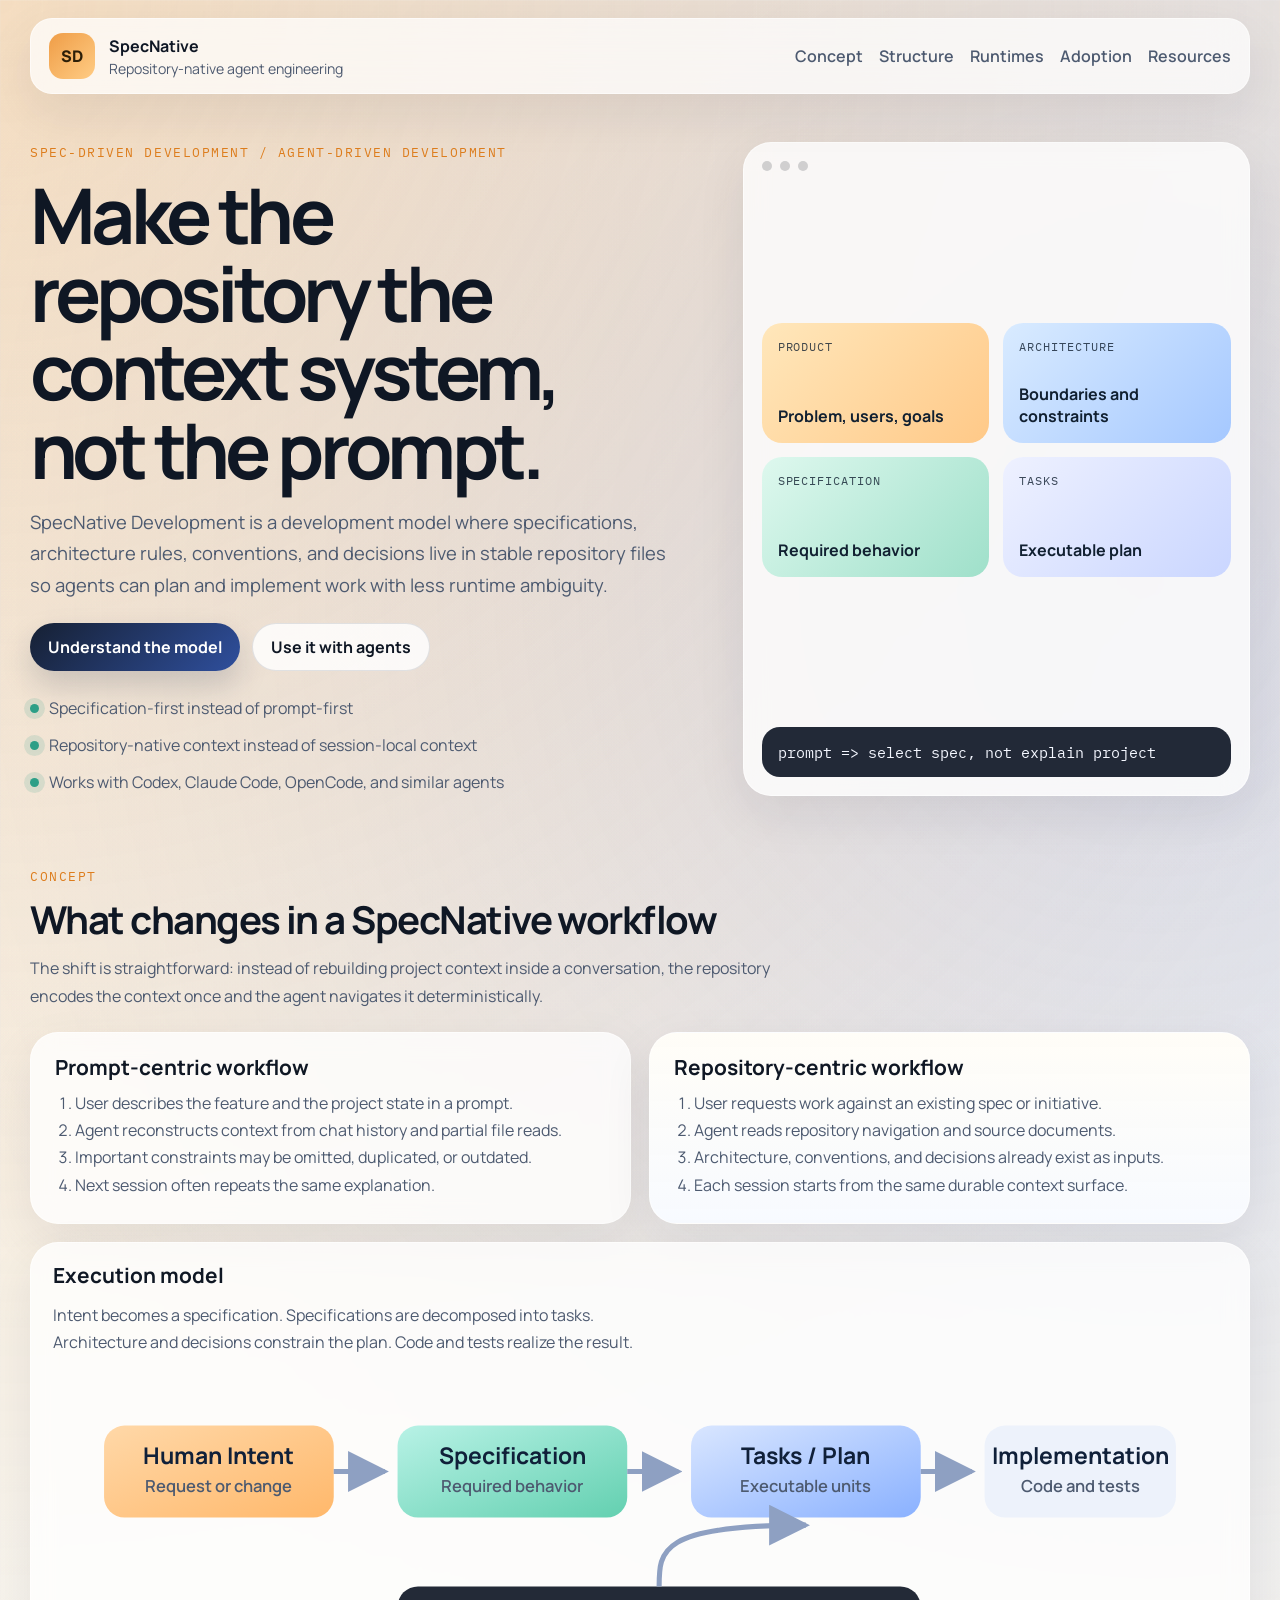
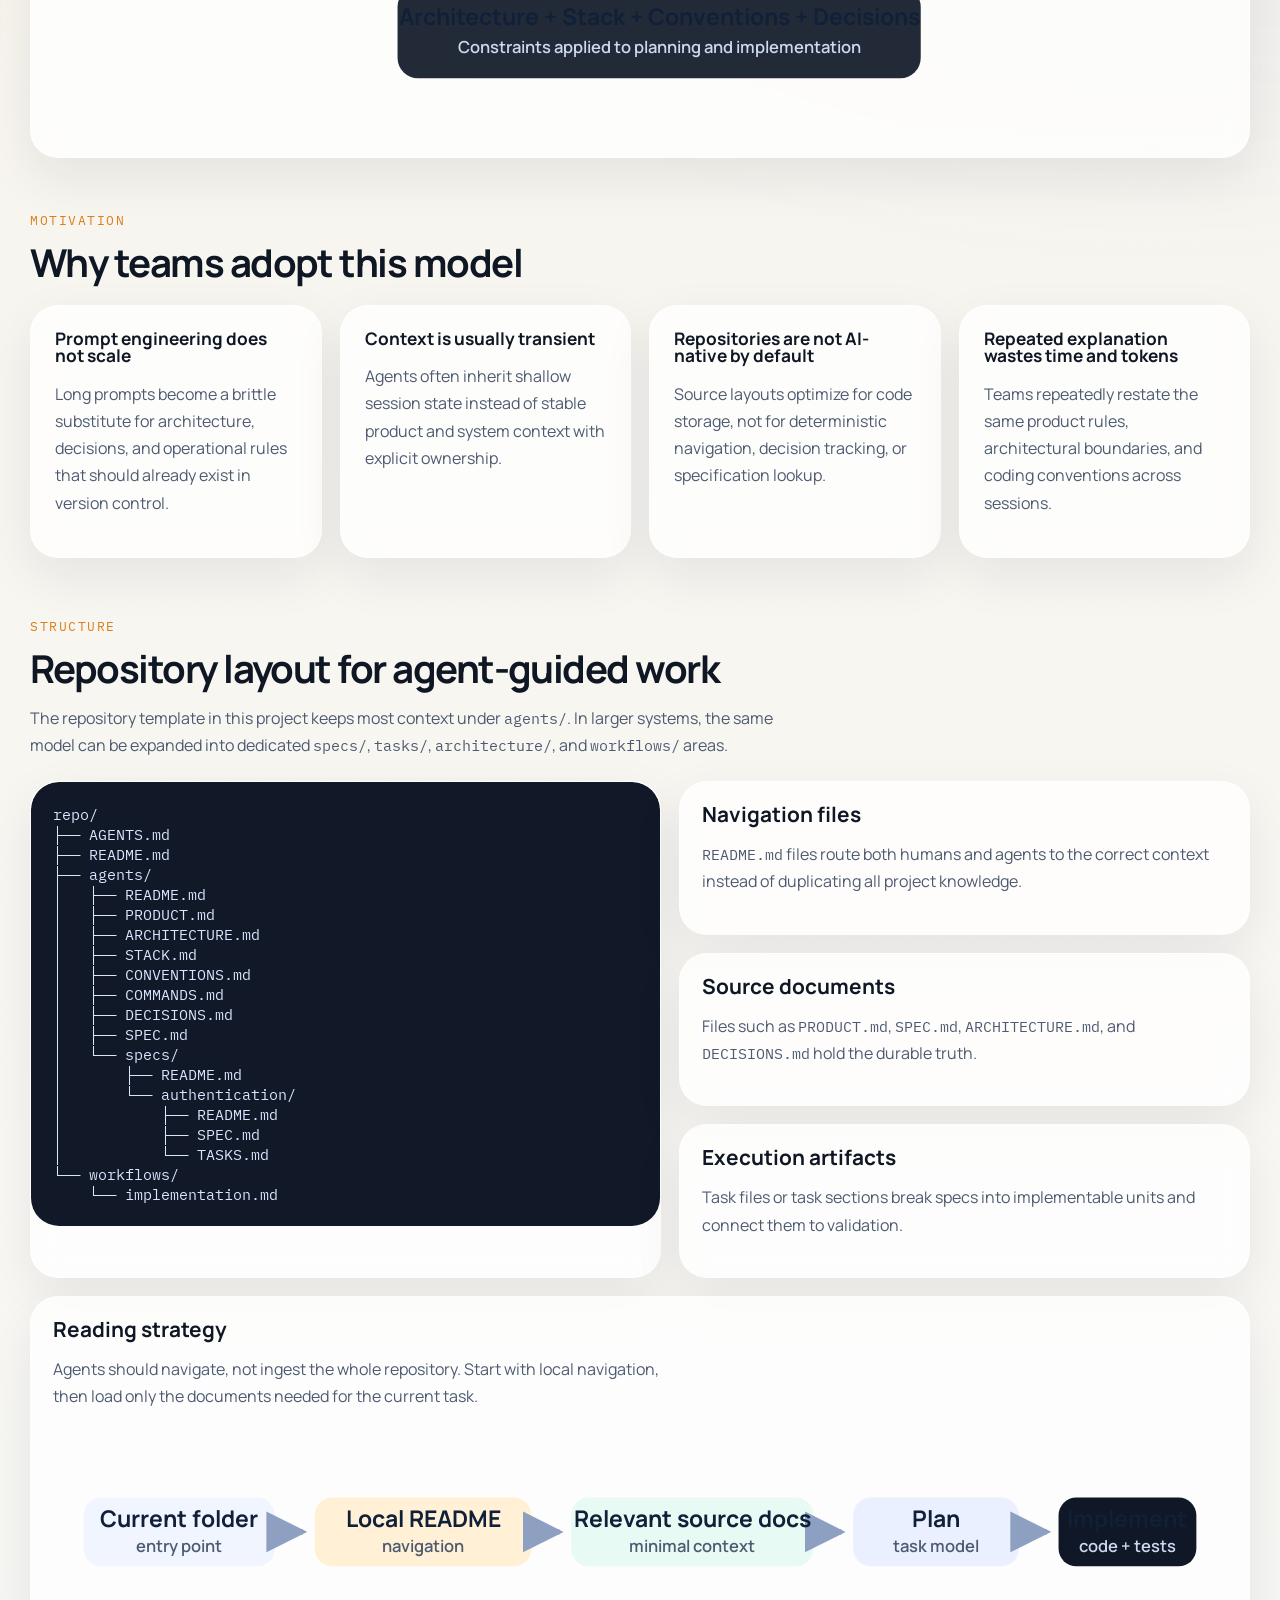
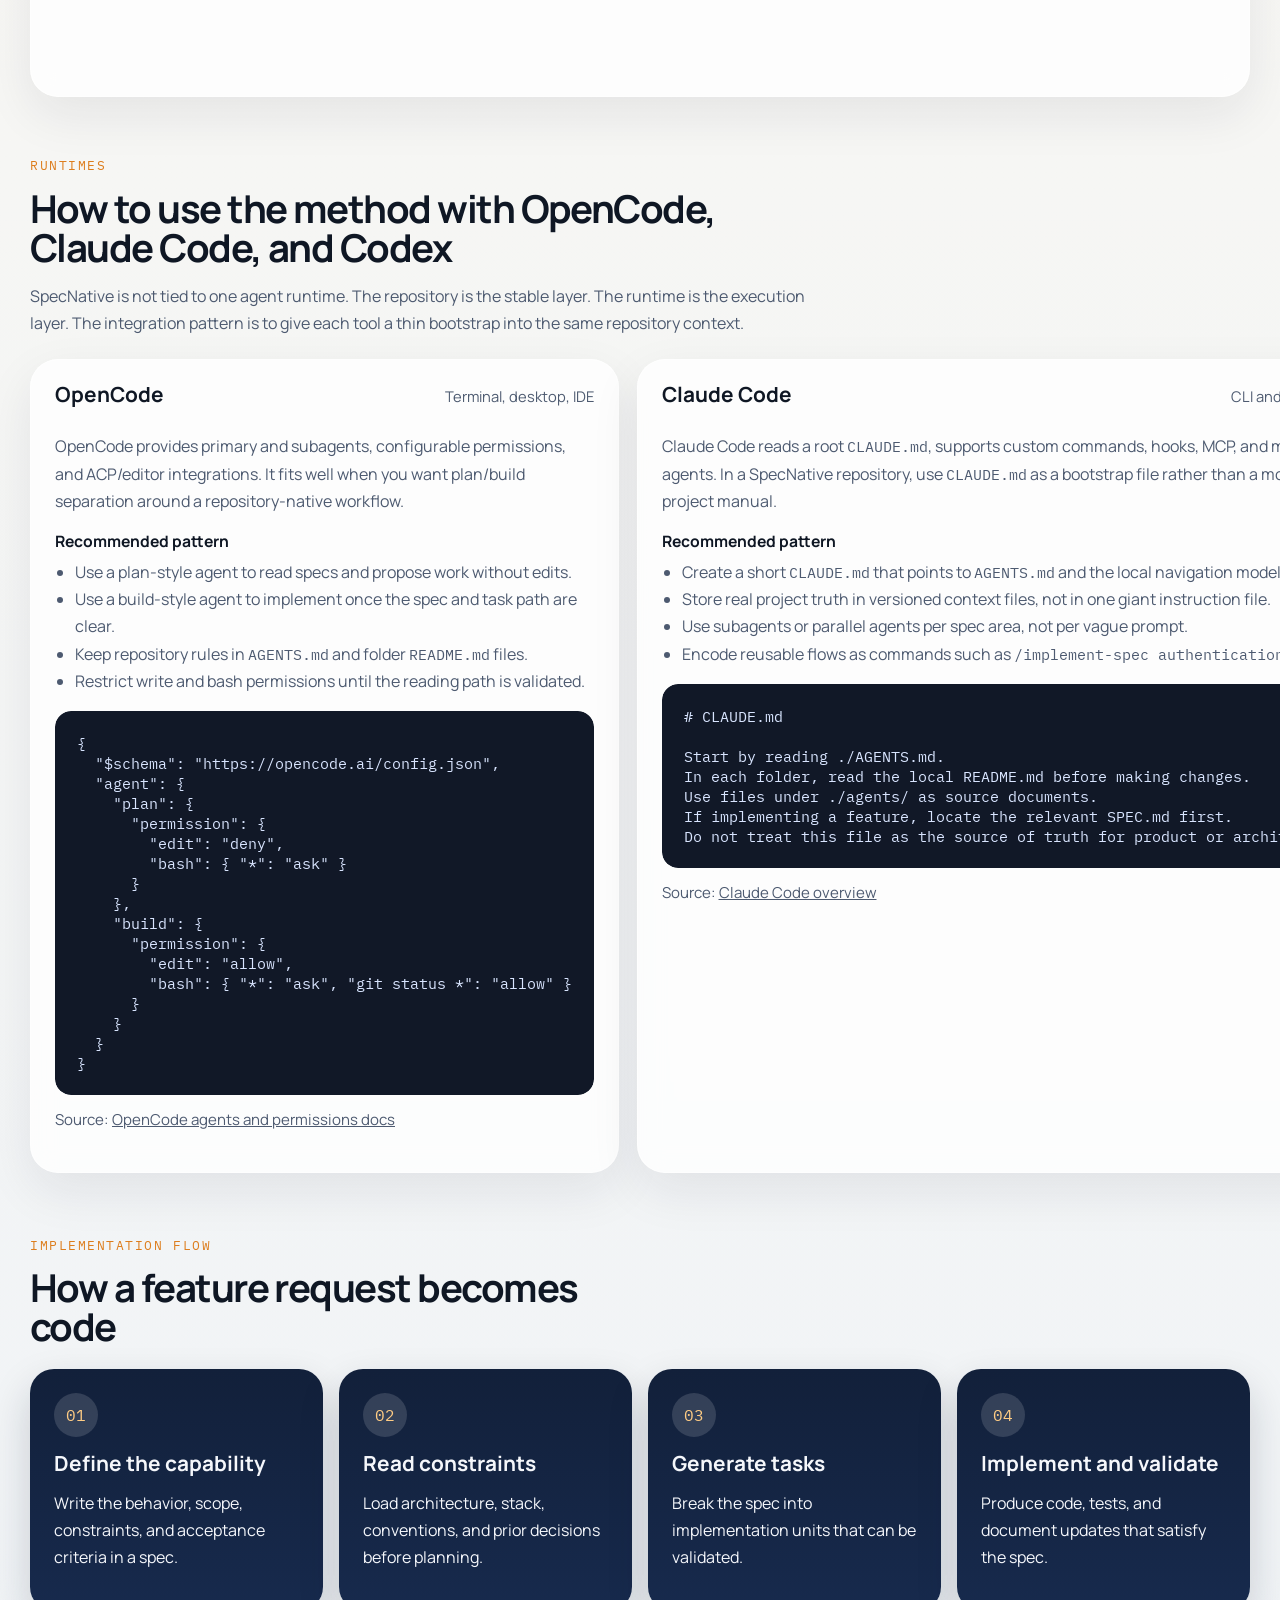
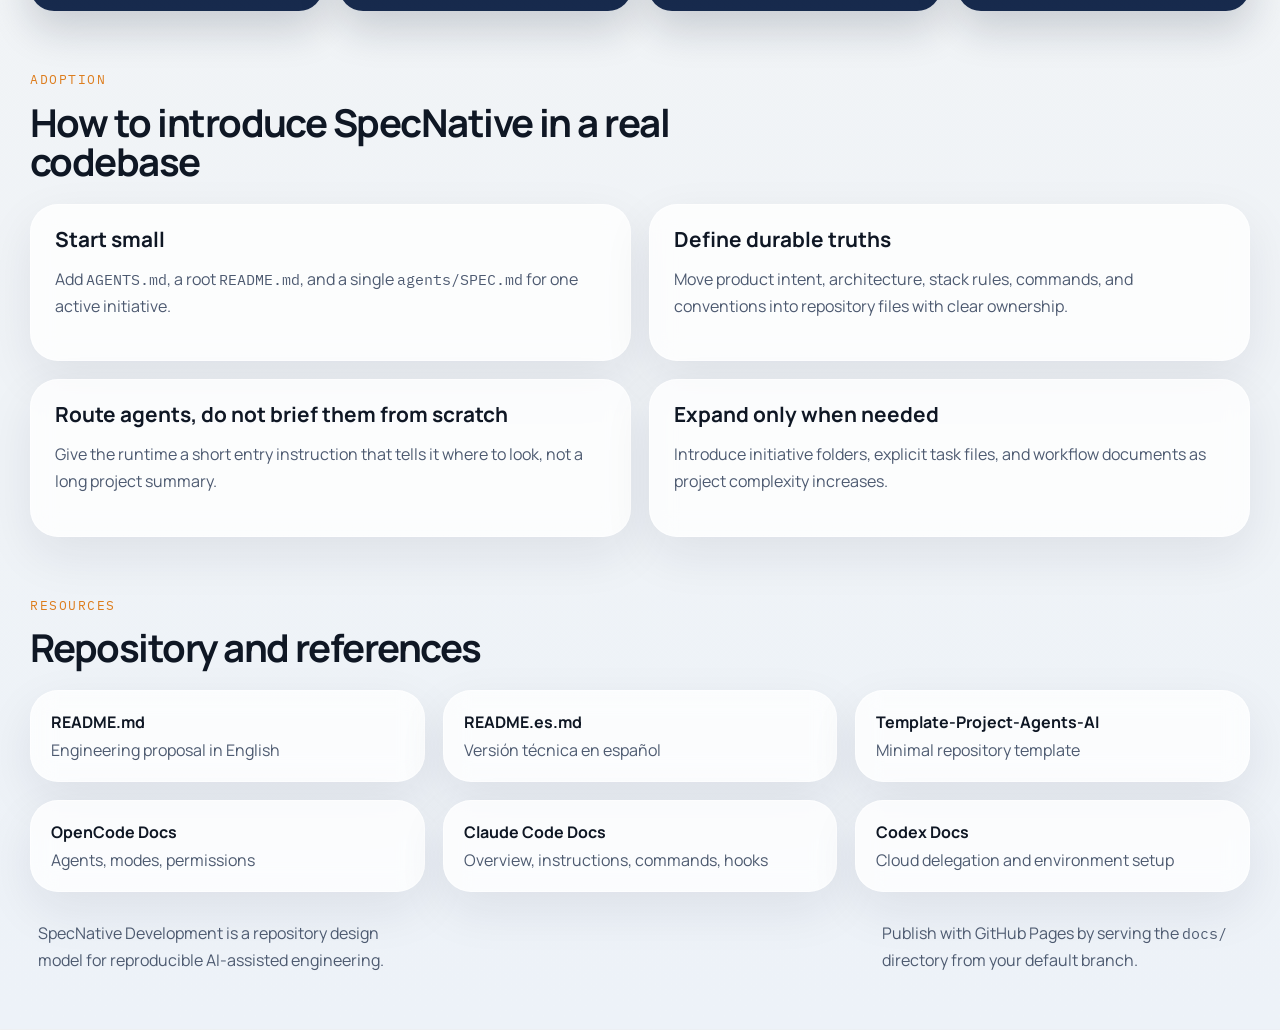
==== docs/index.html @ b6253d49 "docs" ====
<!DOCTYPE html>
<html lang="en">
  <head>
    <meta charset="utf-8" />
    <meta name="viewport" content="width=device-width, initial-scale=1" />
    <title>SpecNative Development</title>
    <meta
      name="description"
      content="SpecNative Development is a repository-structured, specification-first approach for AI-assisted software delivery."
    />
    <link rel="preconnect" href="https://fonts.googleapis.com" />
    <link rel="preconnect" href="https://fonts.gstatic.com" crossorigin />
    <link
      href="https://fonts.googleapis.com/css2?family=Manrope:wght@400;500;600;700;800&family=IBM+Plex+Mono:wght@400;500&display=swap"
      rel="stylesheet"
    />
    <link rel="stylesheet" href="./styles.css" />
  </head>
  <body>
    <div class="site-shell">
      <header class="topbar">
        <a class="brand" href="#top">
          <span class="brand-mark">SD</span>
          <span class="brand-copy">
            <strong>SpecNative</strong>
            <span>Repository-native agent engineering</span>
          </span>
        </a>
        <nav class="topnav" aria-label="Primary">
          <a href="#concept">Concept</a>
          <a href="#structure">Structure</a>
          <a href="#runtimes">Runtimes</a>
          <a href="#adoption">Adoption</a>
          <a href="#resources">Resources</a>
        </nav>
      </header>

      <main id="top">
        <section class="hero">
          <div class="hero-copy">
            <p class="eyebrow">Spec-Driven Development / Agent-Driven Development</p>
            <h1>Make the repository the context system, not the prompt.</h1>
            <p class="lead">
              SpecNative Development is a development model where specifications,
              architecture rules, conventions, and decisions live in stable repository
              files so agents can plan and implement work with less runtime ambiguity.
            </p>
            <div class="hero-actions">
              <a class="button button-primary" href="#concept">Understand the model</a>
              <a class="button button-secondary" href="#runtimes">Use it with agents</a>
            </div>
            <ul class="hero-points" aria-label="Summary">
              <li>Specification-first instead of prompt-first</li>
              <li>Repository-native context instead of session-local context</li>
              <li>Works with Codex, Claude Code, OpenCode, and similar agents</li>
            </ul>
          </div>
          <div class="hero-panel">
            <div class="panel-card">
              <div class="panel-header">
                <span class="panel-dot"></span>
                <span class="panel-dot"></span>
                <span class="panel-dot"></span>
              </div>
              <div class="panel-grid">
                <div class="panel-block accent-a">
                  <span class="label">Product</span>
                  <strong>Problem, users, goals</strong>
                </div>
                <div class="panel-block accent-b">
                  <span class="label">Architecture</span>
                  <strong>Boundaries and constraints</strong>
                </div>
                <div class="panel-block accent-c">
                  <span class="label">Specification</span>
                  <strong>Required behavior</strong>
                </div>
                <div class="panel-block accent-d">
                  <span class="label">Tasks</span>
                  <strong>Executable plan</strong>
                </div>
              </div>
              <div class="panel-footer">
                <code>prompt =&gt; select spec, not explain project</code>
              </div>
            </div>
          </div>
        </section>

        <section class="section" id="concept">
          <div class="section-heading">
            <p class="eyebrow">Concept</p>
            <h2>What changes in a SpecNative workflow</h2>
            <p>
              The shift is straightforward: instead of rebuilding project context inside a
              conversation, the repository encodes the context once and the agent navigates
              it deterministically.
            </p>
          </div>

          <div class="comparison-grid">
            <article class="card">
              <h3>Prompt-centric workflow</h3>
              <ol>
                <li>User describes the feature and the project state in a prompt.</li>
                <li>Agent reconstructs context from chat history and partial file reads.</li>
                <li>Important constraints may be omitted, duplicated, or outdated.</li>
                <li>Next session often repeats the same explanation.</li>
              </ol>
            </article>
            <article class="card highlighted">
              <h3>Repository-centric workflow</h3>
              <ol>
                <li>User requests work against an existing spec or initiative.</li>
                <li>Agent reads repository navigation and source documents.</li>
                <li>Architecture, conventions, and decisions already exist as inputs.</li>
                <li>Each session starts from the same durable context surface.</li>
              </ol>
            </article>
          </div>

          <div class="diagram-card">
            <div class="diagram-copy">
              <h3>Execution model</h3>
              <p>
                Intent becomes a specification. Specifications are decomposed into tasks.
                Architecture and decisions constrain the plan. Code and tests realize the
                result.
              </p>
            </div>
            <svg viewBox="0 0 920 280" role="img" aria-label="SpecNative execution model">
              <defs>
                <linearGradient id="flowA" x1="0%" y1="0%" x2="100%" y2="100%">
                  <stop offset="0%" stop-color="#ffd8a8" />
                  <stop offset="100%" stop-color="#ffb86b" />
                </linearGradient>
                <linearGradient id="flowB" x1="0%" y1="0%" x2="100%" y2="100%">
                  <stop offset="0%" stop-color="#b8f2e6" />
                  <stop offset="100%" stop-color="#63d0b0" />
                </linearGradient>
                <linearGradient id="flowC" x1="0%" y1="0%" x2="100%" y2="100%">
                  <stop offset="0%" stop-color="#d9e6ff" />
                  <stop offset="100%" stop-color="#8ab1ff" />
                </linearGradient>
                <marker
                  id="arrow"
                  viewBox="0 0 10 10"
                  refX="9"
                  refY="5"
                  markerWidth="8"
                  markerHeight="8"
                  orient="auto-start-reverse"
                >
                  <path d="M 0 0 L 10 5 L 0 10 z" fill="#8ea0c2"></path>
                </marker>
              </defs>
              <rect x="40" y="42" width="180" height="72" rx="16" fill="url(#flowA)" />
              <rect x="270" y="42" width="180" height="72" rx="16" fill="url(#flowB)" />
              <rect x="500" y="42" width="180" height="72" rx="16" fill="url(#flowC)" />
              <rect x="730" y="42" width="150" height="72" rx="16" fill="#edf2fb" />
              <rect x="270" y="168" width="410" height="72" rx="16" fill="#111827" opacity="0.92" />
              <path d="M220 78 H260" stroke="#8ea0c2" stroke-width="4" marker-end="url(#arrow)" />
              <path d="M450 78 H490" stroke="#8ea0c2" stroke-width="4" marker-end="url(#arrow)" />
              <path d="M680 78 H720" stroke="#8ea0c2" stroke-width="4" marker-end="url(#arrow)" />
              <path
                d="M475 168 C475 140, 475 120, 590 120"
                stroke="#8ea0c2"
                stroke-width="4"
                fill="none"
                marker-end="url(#arrow)"
              />
              <text x="130" y="72" text-anchor="middle">Human Intent</text>
              <text x="130" y="94" text-anchor="middle" class="svg-small">Request or change</text>
              <text x="360" y="72" text-anchor="middle">Specification</text>
              <text x="360" y="94" text-anchor="middle" class="svg-small">Required behavior</text>
              <text x="590" y="72" text-anchor="middle">Tasks / Plan</text>
              <text x="590" y="94" text-anchor="middle" class="svg-small">Executable units</text>
              <text x="805" y="72" text-anchor="middle">Implementation</text>
              <text x="805" y="94" text-anchor="middle" class="svg-small">Code and tests</text>
              <text x="475" y="198" text-anchor="middle" fill="#f6f8fc">Architecture + Stack + Conventions + Decisions</text>
              <text x="475" y="220" text-anchor="middle" class="svg-small light">Constraints applied to planning and implementation</text>
            </svg>
          </div>
        </section>

        <section class="section muted-section">
          <div class="section-heading narrow">
            <p class="eyebrow">Motivation</p>
            <h2>Why teams adopt this model</h2>
          </div>
          <div class="motivation-grid">
            <article class="mini-card">
              <h3>Prompt engineering does not scale</h3>
              <p>
                Long prompts become a brittle substitute for architecture, decisions, and
                operational rules that should already exist in version control.
              </p>
            </article>
            <article class="mini-card">
              <h3>Context is usually transient</h3>
              <p>
                Agents often inherit shallow session state instead of stable product and
                system context with explicit ownership.
              </p>
            </article>
            <article class="mini-card">
              <h3>Repositories are not AI-native by default</h3>
              <p>
                Source layouts optimize for code storage, not for deterministic navigation,
                decision tracking, or specification lookup.
              </p>
            </article>
            <article class="mini-card">
              <h3>Repeated explanation wastes time and tokens</h3>
              <p>
                Teams repeatedly restate the same product rules, architectural boundaries,
                and coding conventions across sessions.
              </p>
            </article>
          </div>
        </section>

        <section class="section" id="structure">
          <div class="section-heading">
            <p class="eyebrow">Structure</p>
            <h2>Repository layout for agent-guided work</h2>
            <p>
              The repository template in this project keeps most context under
              <code>agents/</code>. In larger systems, the same model can be expanded into
              dedicated <code>specs/</code>, <code>tasks/</code>, <code>architecture/</code>,
              and <code>workflows/</code> areas.
            </p>
          </div>

          <div class="structure-layout">
            <div class="code-card">
              <pre><code>repo/
├── AGENTS.md
├── README.md
├── agents/
│   ├── README.md
│   ├── PRODUCT.md
│   ├── ARCHITECTURE.md
│   ├── STACK.md
│   ├── CONVENTIONS.md
│   ├── COMMANDS.md
│   ├── DECISIONS.md
│   ├── SPEC.md
│   └── specs/
│       ├── README.md
│       └── authentication/
│           ├── README.md
│           ├── SPEC.md
│           └── TASKS.md
└── workflows/
    └── implementation.md</code></pre>
            </div>
            <div class="stack-list">
              <article class="stack-item">
                <h3>Navigation files</h3>
                <p>
                  <code>README.md</code> files route both humans and agents to the correct
                  context instead of duplicating all project knowledge.
                </p>
              </article>
              <article class="stack-item">
                <h3>Source documents</h3>
                <p>
                  Files such as <code>PRODUCT.md</code>, <code>SPEC.md</code>,
                  <code>ARCHITECTURE.md</code>, and <code>DECISIONS.md</code> hold the
                  durable truth.
                </p>
              </article>
              <article class="stack-item">
                <h3>Execution artifacts</h3>
                <p>
                  Task files or task sections break specs into implementable units and
                  connect them to validation.
                </p>
              </article>
            </div>
          </div>

          <div class="diagram-card">
            <div class="diagram-copy">
              <h3>Reading strategy</h3>
              <p>
                Agents should navigate, not ingest the whole repository. Start with local
                navigation, then load only the documents needed for the current task.
              </p>
            </div>
            <svg viewBox="0 0 920 190" role="img" aria-label="Repository reading strategy">
              <defs>
                <marker
                  id="arrow2"
                  viewBox="0 0 10 10"
                  refX="9"
                  refY="5"
                  markerWidth="8"
                  markerHeight="8"
                  orient="auto-start-reverse"
                >
                  <path d="M 0 0 L 10 5 L 0 10 z" fill="#8ea0c2"></path>
                </marker>
              </defs>
              <rect x="24" y="56" width="150" height="54" rx="14" fill="#f1f5ff" />
              <rect x="205" y="56" width="170" height="54" rx="14" fill="#fff0d6" />
              <rect x="406" y="56" width="190" height="54" rx="14" fill="#e7faf4" />
              <rect x="627" y="56" width="130" height="54" rx="14" fill="#eaf0ff" />
              <rect x="788" y="56" width="108" height="54" rx="14" fill="#101726" />
              <path d="M174 83 H196" stroke="#8ea0c2" stroke-width="4" marker-end="url(#arrow2)" />
              <path d="M375 83 H397" stroke="#8ea0c2" stroke-width="4" marker-end="url(#arrow2)" />
              <path d="M596 83 H618" stroke="#8ea0c2" stroke-width="4" marker-end="url(#arrow2)" />
              <path d="M757 83 H779" stroke="#8ea0c2" stroke-width="4" marker-end="url(#arrow2)" />
              <text x="99" y="79" text-anchor="middle">Current folder</text>
              <text x="99" y="99" text-anchor="middle" class="svg-small">entry point</text>
              <text x="290" y="79" text-anchor="middle">Local README</text>
              <text x="290" y="99" text-anchor="middle" class="svg-small">navigation</text>
              <text x="501" y="79" text-anchor="middle">Relevant source docs</text>
              <text x="501" y="99" text-anchor="middle" class="svg-small">minimal context</text>
              <text x="692" y="79" text-anchor="middle">Plan</text>
              <text x="692" y="99" text-anchor="middle" class="svg-small">task model</text>
              <text x="842" y="79" text-anchor="middle" fill="#f6f8fc">Implement</text>
              <text x="842" y="99" text-anchor="middle" class="svg-small light">code + tests</text>
            </svg>
          </div>
        </section>

        <section class="section" id="runtimes">
          <div class="section-heading">
            <p class="eyebrow">Runtimes</p>
            <h2>How to use the method with OpenCode, Claude Code, and Codex</h2>
            <p>
              SpecNative is not tied to one agent runtime. The repository is the stable
              layer. The runtime is the execution layer. The integration pattern is to give
              each tool a thin bootstrap into the same repository context.
            </p>
          </div>

          <div class="runtime-grid">
            <article class="runtime-card">
              <div class="runtime-head">
                <h3>OpenCode</h3>
                <span>Terminal, desktop, IDE</span>
              </div>
              <p>
                OpenCode provides primary and subagents, configurable permissions, and
                ACP/editor integrations. It fits well when you want plan/build separation
                around a repository-native workflow.
              </p>
              <h4>Recommended pattern</h4>
              <ul>
                <li>Use a plan-style agent to read specs and propose work without edits.</li>
                <li>Use a build-style agent to implement once the spec and task path are clear.</li>
                <li>Keep repository rules in <code>AGENTS.md</code> and folder <code>README.md</code> files.</li>
                <li>Restrict write and bash permissions until the reading path is validated.</li>
              </ul>
              <div class="snippet">
                <pre><code>{
  "$schema": "https://opencode.ai/config.json",
  "agent": {
    "plan": {
      "permission": {
        "edit": "deny",
        "bash": { "*": "ask" }
      }
    },
    "build": {
      "permission": {
        "edit": "allow",
        "bash": { "*": "ask", "git status *": "allow" }
      }
    }
  }
}</code></pre>
              </div>
              <p class="source">
                Source: <a href="https://opencode.ai/docs/agents/">OpenCode agents and permissions docs</a>
              </p>
            </article>

            <article class="runtime-card">
              <div class="runtime-head">
                <h3>Claude Code</h3>
                <span>CLI and agent teams</span>
              </div>
              <p>
                Claude Code reads a root <code>CLAUDE.md</code>, supports custom commands,
                hooks, MCP, and multiple agents. In a SpecNative repository, use
                <code>CLAUDE.md</code> as a bootstrap file rather than a monolithic project manual.
              </p>
              <h4>Recommended pattern</h4>
              <ul>
                <li>Create a short <code>CLAUDE.md</code> that points to <code>AGENTS.md</code> and the local navigation model.</li>
                <li>Store real project truth in versioned context files, not in one giant instruction file.</li>
                <li>Use subagents or parallel agents per spec area, not per vague prompt.</li>
                <li>Encode reusable flows as commands such as <code>/implement-spec authentication</code>.</li>
              </ul>
              <div class="snippet">
                <pre><code># CLAUDE.md

Start by reading ./AGENTS.md.
In each folder, read the local README.md before making changes.
Use files under ./agents/ as source documents.
If implementing a feature, locate the relevant SPEC.md first.
Do not treat this file as the source of truth for product or architecture.</code></pre>
              </div>
              <p class="source">
                Source: <a href="https://code.claude.com/docs/en/overview">Claude Code overview</a>
              </p>
            </article>

            <article class="runtime-card">
              <div class="runtime-head">
                <h3>Codex</h3>
                <span>Local, IDE, GitHub, cloud</span>
              </div>
              <p>
                Codex can work locally or in cloud environments and is effective when the
                repository already exposes constraints and setup clearly. SpecNative gives
                Codex a stable context surface across terminal, IDE, and delegated tasks.
              </p>
              <h4>Recommended pattern</h4>
              <ul>
                <li>Put repository rules in <code>AGENTS.md</code> and spec files, not only in task prompts.</li>
                <li>For cloud tasks, ensure setup, commands, and validation live in repository files.</li>
                <li>Delegate work by naming the spec or initiative folder, not by rewriting the entire project context.</li>
                <li>Use Codex for implementation, refactoring, and review against explicit repository artifacts.</li>
              </ul>
              <div class="snippet">
                <pre><code>Implement the authentication initiative.

Read AGENTS.md first.
Then read agents/README.md, agents/ARCHITECTURE.md,
agents/CONVENTIONS.md, and agents/specs/authentication/SPEC.md.
Plan the work, implement it, run the documented validation commands,
and update DECISIONS.md if a persistent trade-off changes.</code></pre>
              </div>
              <p class="source">
                Sources:
                <a href="https://developers.openai.com/codex/cloud">Codex cloud docs</a>,
                <a href="https://openai.com/codex">Codex product overview</a>
              </p>
            </article>
          </div>
        </section>

        <section class="section dark-band">
          <div class="section-heading narrow">
            <p class="eyebrow">Implementation Flow</p>
            <h2>How a feature request becomes code</h2>
          </div>
          <div class="flow-steps">
            <article>
              <span>01</span>
              <h3>Define the capability</h3>
              <p>Write the behavior, scope, constraints, and acceptance criteria in a spec.</p>
            </article>
            <article>
              <span>02</span>
              <h3>Read constraints</h3>
              <p>Load architecture, stack, conventions, and prior decisions before planning.</p>
            </article>
            <article>
              <span>03</span>
              <h3>Generate tasks</h3>
              <p>Break the spec into implementation units that can be validated.</p>
            </article>
            <article>
              <span>04</span>
              <h3>Implement and validate</h3>
              <p>Produce code, tests, and document updates that satisfy the spec.</p>
            </article>
          </div>
        </section>

        <section class="section" id="adoption">
          <div class="section-heading">
            <p class="eyebrow">Adoption</p>
            <h2>How to introduce SpecNative in a real codebase</h2>
          </div>
          <div class="adoption-grid">
            <article class="card">
              <h3>Start small</h3>
              <p>
                Add <code>AGENTS.md</code>, a root <code>README.md</code>, and a single
                <code>agents/SPEC.md</code> for one active initiative.
              </p>
            </article>
            <article class="card">
              <h3>Define durable truths</h3>
              <p>
                Move product intent, architecture, stack rules, commands, and conventions
                into repository files with clear ownership.
              </p>
            </article>
            <article class="card">
              <h3>Route agents, do not brief them from scratch</h3>
              <p>
                Give the runtime a short entry instruction that tells it where to look, not
                a long project summary.
              </p>
            </article>
            <article class="card">
              <h3>Expand only when needed</h3>
              <p>
                Introduce initiative folders, explicit task files, and workflow documents as
                project complexity increases.
              </p>
            </article>
          </div>
        </section>

        <section class="section" id="resources">
          <div class="section-heading">
            <p class="eyebrow">Resources</p>
            <h2>Repository and references</h2>
          </div>
          <div class="resources-grid">
            <a class="resource-link" href="https://github.com/rafex/SpecNative-Development/blob/main/README.md">
              <strong>README.md</strong>
              <span>Engineering proposal in English</span>
            </a>
            <a class="resource-link" href="https://github.com/rafex/SpecNative-Development/blob/main/README.es.md">
              <strong>README.es.md</strong>
              <span>Versión técnica en español</span>
            </a>
            <a class="resource-link" href="https://github.com/rafex/SpecNative-Development/tree/main/Template-Project-Agents-AI">
              <strong>Template-Project-Agents-AI</strong>
              <span>Minimal repository template</span>
            </a>
            <a class="resource-link" href="https://opencode.ai/docs/agents/">
              <strong>OpenCode Docs</strong>
              <span>Agents, modes, permissions</span>
            </a>
            <a class="resource-link" href="https://code.claude.com/docs/en/overview">
              <strong>Claude Code Docs</strong>
              <span>Overview, instructions, commands, hooks</span>
            </a>
            <a class="resource-link" href="https://developers.openai.com/codex/cloud">
              <strong>Codex Docs</strong>
              <span>Cloud delegation and environment setup</span>
            </a>
          </div>
        </section>
      </main>

      <footer class="footer">
        <p>SpecNative Development is a repository design model for reproducible AI-assisted engineering.</p>
        <p>
          Publish with GitHub Pages by serving the <code>docs/</code> directory from your
          default branch.
        </p>
      </footer>
    </div>

    <script src="./app.js"></script>
  </body>
</html>
---- docs/styles.css ----
:root {
  --bg: #f4f1ea;
  --bg-soft: #fbfaf6;
  --surface: rgba(255, 255, 255, 0.78);
  --surface-strong: rgba(255, 255, 255, 0.92);
  --ink: #0f1724;
  --ink-soft: #4d5a70;
  --line: rgba(31, 43, 67, 0.12);
  --amber: #ef9d47;
  --amber-deep: #dd7d1d;
  --teal: #2d9f87;
  --blue: #436fe8;
  --blue-soft: #dce6ff;
  --shadow: 0 18px 50px rgba(21, 31, 53, 0.08);
  --radius-xl: 28px;
  --radius-lg: 22px;
  --radius-md: 16px;
  --mono: "IBM Plex Mono", monospace;
  --sans: "Manrope", sans-serif;
}

* {
  box-sizing: border-box;
}

html {
  scroll-behavior: smooth;
}

body {
  margin: 0;
  font-family: var(--sans);
  background:
    radial-gradient(circle at top left, rgba(239, 157, 71, 0.24), transparent 28%),
    radial-gradient(circle at 90% 10%, rgba(67, 111, 232, 0.18), transparent 24%),
    linear-gradient(180deg, #f6f1e7 0%, #f8f7f3 48%, #edf2f8 100%);
  color: var(--ink);
}

body::before {
  content: "";
  position: fixed;
  inset: 0;
  pointer-events: none;
  background-image:
    linear-gradient(rgba(255, 255, 255, 0.18) 1px, transparent 1px),
    linear-gradient(90deg, rgba(255, 255, 255, 0.18) 1px, transparent 1px);
  background-size: 42px 42px;
  mask-image: linear-gradient(180deg, rgba(0, 0, 0, 0.18), transparent 60%);
}

.site-shell {
  width: min(1220px, calc(100vw - 32px));
  margin: 0 auto;
  padding: 18px 0 56px;
}

.topbar {
  position: sticky;
  top: 12px;
  z-index: 20;
  display: flex;
  align-items: center;
  justify-content: space-between;
  gap: 24px;
  padding: 14px 18px;
  margin-bottom: 22px;
  background: rgba(255, 255, 255, 0.72);
  border: 1px solid rgba(255, 255, 255, 0.5);
  border-radius: 22px;
  backdrop-filter: blur(18px);
  box-shadow: var(--shadow);
}

.brand {
  display: inline-flex;
  align-items: center;
  gap: 14px;
  color: inherit;
  text-decoration: none;
}

.brand-mark {
  display: grid;
  place-items: center;
  width: 46px;
  height: 46px;
  border-radius: 14px;
  background: linear-gradient(135deg, var(--amber), #ffcc84);
  color: #2d1f08;
  font-weight: 800;
}

.brand-copy {
  display: flex;
  flex-direction: column;
  gap: 2px;
}

.brand-copy span {
  font-size: 0.88rem;
  color: var(--ink-soft);
}

.topnav {
  display: flex;
  flex-wrap: wrap;
  gap: 16px;
}

.topnav a {
  color: var(--ink-soft);
  text-decoration: none;
  font-weight: 600;
}

.topnav a:hover,
.topnav a:focus-visible {
  color: var(--ink);
}

.hero,
.section,
.footer {
  position: relative;
}

.hero {
  display: grid;
  grid-template-columns: 1.15fr 0.85fr;
  gap: 26px;
  align-items: stretch;
  padding: 26px 0 12px;
}

.eyebrow {
  margin: 0 0 12px;
  font-family: var(--mono);
  font-size: 0.8rem;
  letter-spacing: 0.12em;
  text-transform: uppercase;
  color: var(--amber-deep);
}

h1,
h2,
h3,
h4 {
  margin: 0;
  line-height: 1.02;
}

h1 {
  font-size: clamp(2.8rem, 6vw, 5.6rem);
  max-width: 11ch;
  letter-spacing: -0.06em;
}

h2 {
  font-size: clamp(2rem, 3vw, 3.2rem);
  letter-spacing: -0.04em;
}

h3 {
  font-size: 1.3rem;
  margin-bottom: 12px;
}

h4 {
  font-size: 0.98rem;
  margin: 18px 0 10px;
}

p,
li {
  line-height: 1.7;
  color: var(--ink-soft);
}

.lead {
  font-size: 1.15rem;
  max-width: 60ch;
  margin: 18px 0 22px;
}

.hero-actions {
  display: flex;
  flex-wrap: wrap;
  gap: 12px;
  margin-bottom: 24px;
}

.button {
  display: inline-flex;
  align-items: center;
  justify-content: center;
  min-height: 48px;
  padding: 0 18px;
  border-radius: 999px;
  text-decoration: none;
  font-weight: 700;
  transition: transform 180ms ease, box-shadow 180ms ease;
}

.button:hover,
.button:focus-visible {
  transform: translateY(-1px);
}

.button-primary {
  background: linear-gradient(135deg, #162033, #2f4f9d);
  color: #fff;
  box-shadow: 0 14px 30px rgba(24, 38, 68, 0.18);
}

.button-secondary {
  background: rgba(255, 255, 255, 0.82);
  color: var(--ink);
  border: 1px solid var(--line);
}

.hero-points {
  display: grid;
  gap: 10px;
  padding: 0;
  margin: 0;
  list-style: none;
}

.hero-points li {
  display: flex;
  align-items: center;
  gap: 10px;
}

.hero-points li::before {
  content: "";
  width: 9px;
  height: 9px;
  border-radius: 999px;
  background: var(--teal);
  box-shadow: 0 0 0 6px rgba(45, 159, 135, 0.14);
}

.hero-panel {
  display: flex;
  align-items: stretch;
}

.panel-card,
.card,
.diagram-card,
.mini-card,
.runtime-card,
.code-card,
.stack-item,
.resource-link {
  background: var(--surface);
  border: 1px solid rgba(255, 255, 255, 0.56);
  border-radius: var(--radius-xl);
  box-shadow: var(--shadow);
  backdrop-filter: blur(12px);
}

.panel-card {
  width: 100%;
  padding: 18px;
  display: flex;
  flex-direction: column;
  justify-content: space-between;
}

.panel-header {
  display: flex;
  gap: 8px;
  margin-bottom: 18px;
}

.panel-dot {
  width: 10px;
  height: 10px;
  border-radius: 999px;
  background: rgba(15, 23, 36, 0.18);
}

.panel-grid {
  display: grid;
  grid-template-columns: 1fr 1fr;
  gap: 14px;
}

.panel-block {
  min-height: 120px;
  padding: 16px;
  border-radius: 20px;
  display: flex;
  flex-direction: column;
  justify-content: space-between;
  color: #112031;
}

.label {
  font-family: var(--mono);
  font-size: 0.76rem;
  letter-spacing: 0.08em;
  text-transform: uppercase;
  opacity: 0.8;
}

.accent-a {
  background: linear-gradient(135deg, #ffe7bb, #ffc988);
}

.accent-b {
  background: linear-gradient(135deg, #d9ebff, #a5c8ff);
}

.accent-c {
  background: linear-gradient(135deg, #def8ee, #9fe0ca);
}

.accent-d {
  background: linear-gradient(135deg, #eef1ff, #cad6ff);
}

.panel-footer {
  margin-top: 16px;
  padding: 14px 16px;
  border-radius: 18px;
  background: rgba(16, 23, 38, 0.92);
  color: #f4f7ff;
}

code,
pre {
  font-family: var(--mono);
}

code {
  font-size: 0.92em;
}

.section {
  padding: 58px 0 0;
}

.section-heading {
  max-width: 780px;
  margin-bottom: 22px;
}

.section-heading p:last-child {
  margin-bottom: 0;
}

.narrow {
  max-width: 620px;
}

.comparison-grid,
.motivation-grid,
.adoption-grid,
.resources-grid {
  display: grid;
  gap: 18px;
}

.comparison-grid {
  grid-template-columns: 1fr 1fr;
  margin-bottom: 18px;
}

.card,
.mini-card {
  padding: 24px;
}

.highlighted {
  background:
    linear-gradient(180deg, rgba(255, 253, 247, 0.95), rgba(247, 250, 255, 0.92)),
    var(--surface);
}

.diagram-card {
  padding: 22px;
}

.diagram-copy {
  max-width: 620px;
  margin-bottom: 12px;
}

svg {
  width: 100%;
  height: auto;
}

svg text {
  font-family: var(--sans);
  font-size: 18px;
  fill: #102039;
  font-weight: 700;
}

.svg-small {
  font-size: 13px;
  font-weight: 600;
  fill: #4d5a70;
}

.light {
  fill: #cdd9f0;
}

.muted-section {
  padding: 52px 0 0;
}

.motivation-grid {
  grid-template-columns: repeat(4, 1fr);
}

.mini-card h3 {
  font-size: 1.08rem;
}

.structure-layout {
  display: grid;
  grid-template-columns: 1.05fr 0.95fr;
  gap: 18px;
  margin-bottom: 18px;
}

.code-card {
  overflow: auto;
}

.code-card pre,
.snippet pre {
  margin: 0;
  padding: 22px;
  overflow: auto;
  color: #d9e5ff;
  background: #111827;
  border-radius: inherit;
}

.stack-list {
  display: grid;
  gap: 18px;
}

.stack-item {
  padding: 22px;
}

.runtime-grid {
  display: grid;
  grid-template-columns: repeat(3, 1fr);
  gap: 18px;
}

.runtime-card {
  padding: 24px;
}

.runtime-head {
  display: flex;
  align-items: baseline;
  justify-content: space-between;
  gap: 14px;
  margin-bottom: 12px;
}

.runtime-head span {
  color: var(--ink-soft);
  font-size: 0.92rem;
}

ul,
ol {
  margin: 0;
  padding-left: 20px;
}

.snippet {
  margin-top: 16px;
  border-radius: var(--radius-md);
  overflow: hidden;
}

.source {
  margin-top: 12px;
  font-size: 0.94rem;
}

.source a,
.resource-link,
.footer a {
  color: inherit;
}

.dark-band {
  padding-top: 62px;
}

.flow-steps {
  display: grid;
  grid-template-columns: repeat(4, 1fr);
  gap: 16px;
}

.flow-steps article {
  padding: 24px;
  border-radius: 24px;
  background: linear-gradient(180deg, #12203a, #172a4d);
  color: #f5f7fb;
  box-shadow: 0 18px 40px rgba(17, 27, 48, 0.18);
}

.flow-steps span {
  display: inline-flex;
  align-items: center;
  justify-content: center;
  width: 44px;
  height: 44px;
  margin-bottom: 16px;
  border-radius: 999px;
  background: rgba(255, 255, 255, 0.14);
  font-family: var(--mono);
  color: #ffcc84;
}

.flow-steps p,
.flow-steps h3 {
  color: #f5f7fb;
}

.adoption-grid {
  grid-template-columns: repeat(2, 1fr);
}

.resources-grid {
  grid-template-columns: repeat(3, 1fr);
}

.resource-link {
  display: flex;
  flex-direction: column;
  gap: 6px;
  padding: 20px;
  text-decoration: none;
  transition: transform 180ms ease, border-color 180ms ease;
}

.resource-link:hover,
.resource-link:focus-visible {
  transform: translateY(-3px);
  border-color: rgba(67, 111, 232, 0.24);
}

.resource-link span {
  color: var(--ink-soft);
}

.footer {
  display: flex;
  justify-content: space-between;
  gap: 18px;
  padding: 28px 8px 0;
  color: var(--ink-soft);
}

.footer p {
  margin: 0;
  max-width: 36ch;
}

.reveal {
  opacity: 0;
  transform: translateY(18px);
  transition: opacity 520ms ease, transform 520ms ease;
}

.reveal.in-view {
  opacity: 1;
  transform: translateY(0);
}

@media (max-width: 1080px) {
  .hero,
  .comparison-grid,
  .structure-layout,
  .runtime-grid,
  .flow-steps,
  .motivation-grid,
  .resources-grid,
  .adoption-grid,
  .footer {
    grid-template-columns: 1fr 1fr;
  }

  .hero {
    grid-template-columns: 1fr;
  }

  .footer {
    display: grid;
  }
}

@media (max-width: 760px) {
  .site-shell {
    width: min(100vw - 18px, 1220px);
    padding-top: 10px;
  }

  .topbar {
    position: static;
    align-items: flex-start;
    flex-direction: column;
  }

  .topnav {
    gap: 12px;
  }

  h1 {
    max-width: none;
  }

  .comparison-grid,
  .motivation-grid,
  .structure-layout,
  .runtime-grid,
  .flow-steps,
  .adoption-grid,
  .resources-grid {
    grid-template-columns: 1fr;
  }

  .panel-grid {
    grid-template-columns: 1fr;
  }

  .section {
    padding-top: 48px;
  }

  .card,
  .mini-card,
  .diagram-card,
  .runtime-card,
  .stack-item,
  .resource-link {
    border-radius: 22px;
  }
}
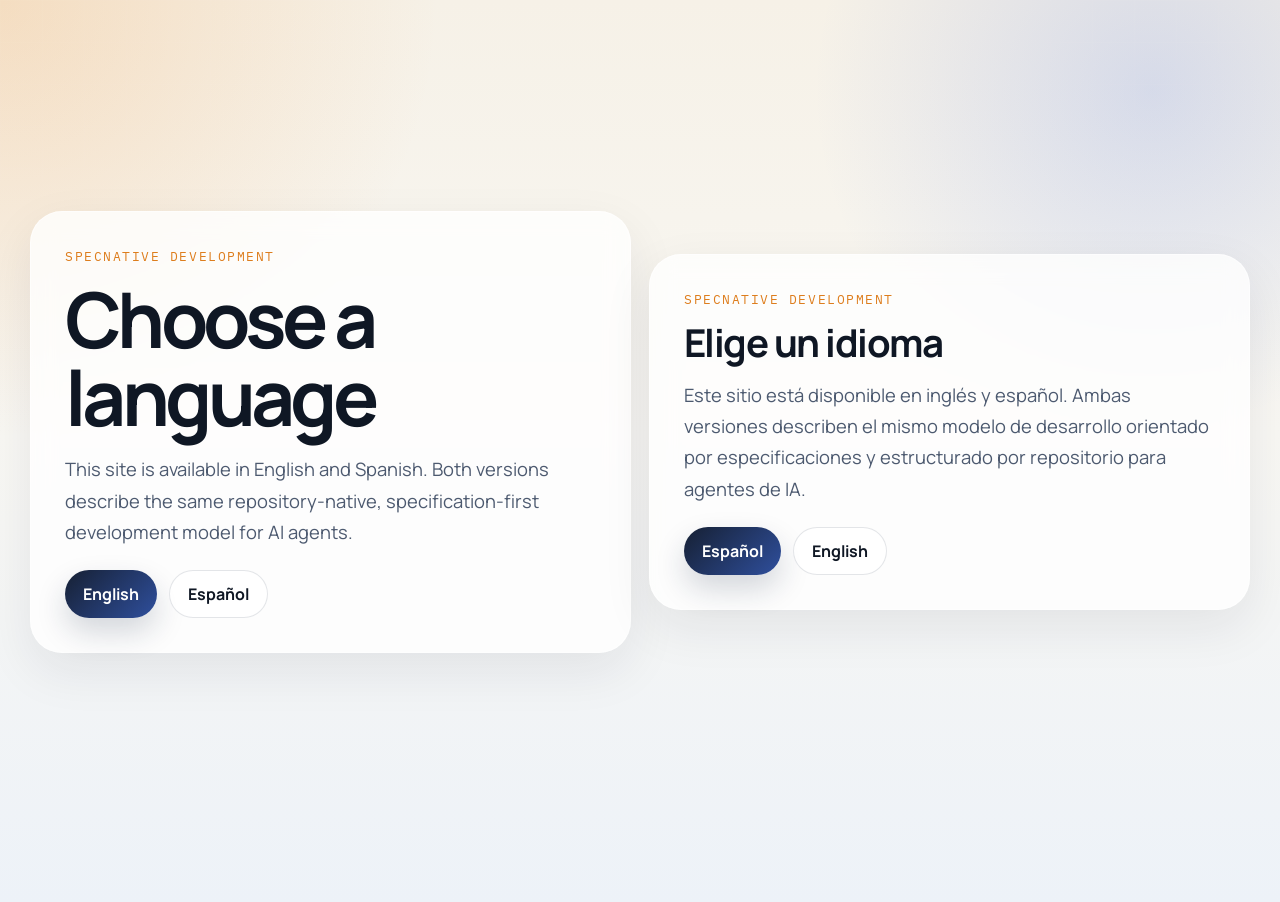
==== commit 9de15e10: "site" ====
--- a/docs/index.html
+++ b/docs/index.html
@@ -6,7 +6,7 @@
     <title>SpecNative Development</title>
     <meta
       name="description"
-      content="SpecNative Development is a repository-structured, specification-first approach for AI-assisted software delivery."
+      content="Bilingual GitHub Pages site for SpecNative Development in English and Spanish."
     />
     <link rel="preconnect" href="https://fonts.googleapis.com" />
     <link rel="preconnect" href="https://fonts.gstatic.com" crossorigin />
@@ -18,542 +18,34 @@
   </head>
   <body>
     <div class="site-shell">
-      <header class="topbar">
-        <a class="brand" href="#top">
-          <span class="brand-mark">SD</span>
-          <span class="brand-copy">
-            <strong>SpecNative</strong>
-            <span>Repository-native agent engineering</span>
-          </span>
-        </a>
-        <nav class="topnav" aria-label="Primary">
-          <a href="#concept">Concept</a>
-          <a href="#structure">Structure</a>
-          <a href="#runtimes">Runtimes</a>
-          <a href="#adoption">Adoption</a>
-          <a href="#resources">Resources</a>
-        </nav>
-      </header>
-
-      <main id="top">
-        <section class="hero">
-          <div class="hero-copy">
-            <p class="eyebrow">Spec-Driven Development / Agent-Driven Development</p>
-            <h1>Make the repository the context system, not the prompt.</h1>
-            <p class="lead">
-              SpecNative Development is a development model where specifications,
-              architecture rules, conventions, and decisions live in stable repository
-              files so agents can plan and implement work with less runtime ambiguity.
-            </p>
-            <div class="hero-actions">
-              <a class="button button-primary" href="#concept">Understand the model</a>
-              <a class="button button-secondary" href="#runtimes">Use it with agents</a>
-            </div>
-            <ul class="hero-points" aria-label="Summary">
-              <li>Specification-first instead of prompt-first</li>
-              <li>Repository-native context instead of session-local context</li>
-              <li>Works with Codex, Claude Code, OpenCode, and similar agents</li>
-            </ul>
-          </div>
-          <div class="hero-panel">
-            <div class="panel-card">
-              <div class="panel-header">
-                <span class="panel-dot"></span>
-                <span class="panel-dot"></span>
-                <span class="panel-dot"></span>
-              </div>
-              <div class="panel-grid">
-                <div class="panel-block accent-a">
-                  <span class="label">Product</span>
-                  <strong>Problem, users, goals</strong>
-                </div>
-                <div class="panel-block accent-b">
-                  <span class="label">Architecture</span>
-                  <strong>Boundaries and constraints</strong>
-                </div>
-                <div class="panel-block accent-c">
-                  <span class="label">Specification</span>
-                  <strong>Required behavior</strong>
-                </div>
-                <div class="panel-block accent-d">
-                  <span class="label">Tasks</span>
-                  <strong>Executable plan</strong>
-                </div>
-              </div>
-              <div class="panel-footer">
-                <code>prompt =&gt; select spec, not explain project</code>
-              </div>
-            </div>
+      <main class="language-home">
+        <section class="language-card reveal in-view">
+          <p class="eyebrow">SpecNative Development</p>
+          <h1>Choose a language</h1>
+          <p class="lead">
+            This site is available in English and Spanish. Both versions describe the same
+            repository-native, specification-first development model for AI agents.
+          </p>
+          <div class="language-actions">
+            <a class="button button-primary" href="./en/">English</a>
+            <a class="button button-secondary" href="./es/">Español</a>
           </div>
         </section>
 
-        <section class="section" id="concept">
-          <div class="section-heading">
-            <p class="eyebrow">Concept</p>
-            <h2>What changes in a SpecNative workflow</h2>
-            <p>
-              The shift is straightforward: instead of rebuilding project context inside a
-              conversation, the repository encodes the context once and the agent navigates
-              it deterministically.
-            </p>
-          </div>
-
-          <div class="comparison-grid">
-            <article class="card">
-              <h3>Prompt-centric workflow</h3>
-              <ol>
-                <li>User describes the feature and the project state in a prompt.</li>
-                <li>Agent reconstructs context from chat history and partial file reads.</li>
-                <li>Important constraints may be omitted, duplicated, or outdated.</li>
-                <li>Next session often repeats the same explanation.</li>
-              </ol>
-            </article>
-            <article class="card highlighted">
-              <h3>Repository-centric workflow</h3>
-              <ol>
-                <li>User requests work against an existing spec or initiative.</li>
-                <li>Agent reads repository navigation and source documents.</li>
-                <li>Architecture, conventions, and decisions already exist as inputs.</li>
-                <li>Each session starts from the same durable context surface.</li>
-              </ol>
-            </article>
-          </div>
-
-          <div class="diagram-card">
-            <div class="diagram-copy">
-              <h3>Execution model</h3>
-              <p>
-                Intent becomes a specification. Specifications are decomposed into tasks.
-                Architecture and decisions constrain the plan. Code and tests realize the
-                result.
-              </p>
-            </div>
-            <svg viewBox="0 0 920 280" role="img" aria-label="SpecNative execution model">
-              <defs>
-                <linearGradient id="flowA" x1="0%" y1="0%" x2="100%" y2="100%">
-                  <stop offset="0%" stop-color="#ffd8a8" />
-                  <stop offset="100%" stop-color="#ffb86b" />
-                </linearGradient>
-                <linearGradient id="flowB" x1="0%" y1="0%" x2="100%" y2="100%">
-                  <stop offset="0%" stop-color="#b8f2e6" />
-                  <stop offset="100%" stop-color="#63d0b0" />
-                </linearGradient>
-                <linearGradient id="flowC" x1="0%" y1="0%" x2="100%" y2="100%">
-                  <stop offset="0%" stop-color="#d9e6ff" />
-                  <stop offset="100%" stop-color="#8ab1ff" />
-                </linearGradient>
-                <marker
-                  id="arrow"
-                  viewBox="0 0 10 10"
-                  refX="9"
-                  refY="5"
-                  markerWidth="8"
-                  markerHeight="8"
-                  orient="auto-start-reverse"
-                >
-                  <path d="M 0 0 L 10 5 L 0 10 z" fill="#8ea0c2"></path>
-                </marker>
-              </defs>
-              <rect x="40" y="42" width="180" height="72" rx="16" fill="url(#flowA)" />
-              <rect x="270" y="42" width="180" height="72" rx="16" fill="url(#flowB)" />
-              <rect x="500" y="42" width="180" height="72" rx="16" fill="url(#flowC)" />
-              <rect x="730" y="42" width="150" height="72" rx="16" fill="#edf2fb" />
-              <rect x="270" y="168" width="410" height="72" rx="16" fill="#111827" opacity="0.92" />
-              <path d="M220 78 H260" stroke="#8ea0c2" stroke-width="4" marker-end="url(#arrow)" />
-              <path d="M450 78 H490" stroke="#8ea0c2" stroke-width="4" marker-end="url(#arrow)" />
-              <path d="M680 78 H720" stroke="#8ea0c2" stroke-width="4" marker-end="url(#arrow)" />
-              <path
-                d="M475 168 C475 140, 475 120, 590 120"
-                stroke="#8ea0c2"
-                stroke-width="4"
-                fill="none"
-                marker-end="url(#arrow)"
-              />
-              <text x="130" y="72" text-anchor="middle">Human Intent</text>
-              <text x="130" y="94" text-anchor="middle" class="svg-small">Request or change</text>
-              <text x="360" y="72" text-anchor="middle">Specification</text>
-              <text x="360" y="94" text-anchor="middle" class="svg-small">Required behavior</text>
-              <text x="590" y="72" text-anchor="middle">Tasks / Plan</text>
-              <text x="590" y="94" text-anchor="middle" class="svg-small">Executable units</text>
-              <text x="805" y="72" text-anchor="middle">Implementation</text>
-              <text x="805" y="94" text-anchor="middle" class="svg-small">Code and tests</text>
-              <text x="475" y="198" text-anchor="middle" fill="#f6f8fc">Architecture + Stack + Conventions + Decisions</text>
-              <text x="475" y="220" text-anchor="middle" class="svg-small light">Constraints applied to planning and implementation</text>
-            </svg>
-          </div>
-        </section>
-
-        <section class="section muted-section">
-          <div class="section-heading narrow">
-            <p class="eyebrow">Motivation</p>
-            <h2>Why teams adopt this model</h2>
-          </div>
-          <div class="motivation-grid">
-            <article class="mini-card">
-              <h3>Prompt engineering does not scale</h3>
-              <p>
-                Long prompts become a brittle substitute for architecture, decisions, and
-                operational rules that should already exist in version control.
-              </p>
-            </article>
-            <article class="mini-card">
-              <h3>Context is usually transient</h3>
-              <p>
-                Agents often inherit shallow session state instead of stable product and
-                system context with explicit ownership.
-              </p>
-            </article>
-            <article class="mini-card">
-              <h3>Repositories are not AI-native by default</h3>
-              <p>
-                Source layouts optimize for code storage, not for deterministic navigation,
-                decision tracking, or specification lookup.
-              </p>
-            </article>
-            <article class="mini-card">
-              <h3>Repeated explanation wastes time and tokens</h3>
-              <p>
-                Teams repeatedly restate the same product rules, architectural boundaries,
-                and coding conventions across sessions.
-              </p>
-            </article>
-          </div>
-        </section>
-
-        <section class="section" id="structure">
-          <div class="section-heading">
-            <p class="eyebrow">Structure</p>
-            <h2>Repository layout for agent-guided work</h2>
-            <p>
-              The repository template in this project keeps most context under
-              <code>agents/</code>. In larger systems, the same model can be expanded into
-              dedicated <code>specs/</code>, <code>tasks/</code>, <code>architecture/</code>,
-              and <code>workflows/</code> areas.
-            </p>
-          </div>
-
-          <div class="structure-layout">
-            <div class="code-card">
-              <pre><code>repo/
-├── AGENTS.md
-├── README.md
-├── agents/
-│   ├── README.md
-│   ├── PRODUCT.md
-│   ├── ARCHITECTURE.md
-│   ├── STACK.md
-│   ├── CONVENTIONS.md
-│   ├── COMMANDS.md
-│   ├── DECISIONS.md
-│   ├── SPEC.md
-│   └── specs/
-│       ├── README.md
-│       └── authentication/
-│           ├── README.md
-│           ├── SPEC.md
-│           └── TASKS.md
-└── workflows/
-    └── implementation.md</code></pre>
-            </div>
-            <div class="stack-list">
-              <article class="stack-item">
-                <h3>Navigation files</h3>
-                <p>
-                  <code>README.md</code> files route both humans and agents to the correct
-                  context instead of duplicating all project knowledge.
-                </p>
-              </article>
-              <article class="stack-item">
-                <h3>Source documents</h3>
-                <p>
-                  Files such as <code>PRODUCT.md</code>, <code>SPEC.md</code>,
-                  <code>ARCHITECTURE.md</code>, and <code>DECISIONS.md</code> hold the
-                  durable truth.
-                </p>
-              </article>
-              <article class="stack-item">
-                <h3>Execution artifacts</h3>
-                <p>
-                  Task files or task sections break specs into implementable units and
-                  connect them to validation.
-                </p>
-              </article>
-            </div>
-          </div>
-
-          <div class="diagram-card">
-            <div class="diagram-copy">
-              <h3>Reading strategy</h3>
-              <p>
-                Agents should navigate, not ingest the whole repository. Start with local
-                navigation, then load only the documents needed for the current task.
-              </p>
-            </div>
-            <svg viewBox="0 0 920 190" role="img" aria-label="Repository reading strategy">
-              <defs>
-                <marker
-                  id="arrow2"
-                  viewBox="0 0 10 10"
-                  refX="9"
-                  refY="5"
-                  markerWidth="8"
-                  markerHeight="8"
-                  orient="auto-start-reverse"
-                >
-                  <path d="M 0 0 L 10 5 L 0 10 z" fill="#8ea0c2"></path>
-                </marker>
-              </defs>
-              <rect x="24" y="56" width="150" height="54" rx="14" fill="#f1f5ff" />
-              <rect x="205" y="56" width="170" height="54" rx="14" fill="#fff0d6" />
-              <rect x="406" y="56" width="190" height="54" rx="14" fill="#e7faf4" />
-              <rect x="627" y="56" width="130" height="54" rx="14" fill="#eaf0ff" />
-              <rect x="788" y="56" width="108" height="54" rx="14" fill="#101726" />
-              <path d="M174 83 H196" stroke="#8ea0c2" stroke-width="4" marker-end="url(#arrow2)" />
-              <path d="M375 83 H397" stroke="#8ea0c2" stroke-width="4" marker-end="url(#arrow2)" />
-              <path d="M596 83 H618" stroke="#8ea0c2" stroke-width="4" marker-end="url(#arrow2)" />
-              <path d="M757 83 H779" stroke="#8ea0c2" stroke-width="4" marker-end="url(#arrow2)" />
-              <text x="99" y="79" text-anchor="middle">Current folder</text>
-              <text x="99" y="99" text-anchor="middle" class="svg-small">entry point</text>
-              <text x="290" y="79" text-anchor="middle">Local README</text>
-              <text x="290" y="99" text-anchor="middle" class="svg-small">navigation</text>
-              <text x="501" y="79" text-anchor="middle">Relevant source docs</text>
-              <text x="501" y="99" text-anchor="middle" class="svg-small">minimal context</text>
-              <text x="692" y="79" text-anchor="middle">Plan</text>
-              <text x="692" y="99" text-anchor="middle" class="svg-small">task model</text>
-              <text x="842" y="79" text-anchor="middle" fill="#f6f8fc">Implement</text>
-              <text x="842" y="99" text-anchor="middle" class="svg-small light">code + tests</text>
-            </svg>
-          </div>
-        </section>
-
-        <section class="section" id="runtimes">
-          <div class="section-heading">
-            <p class="eyebrow">Runtimes</p>
-            <h2>How to use the method with OpenCode, Claude Code, and Codex</h2>
-            <p>
-              SpecNative is not tied to one agent runtime. The repository is the stable
-              layer. The runtime is the execution layer. The integration pattern is to give
-              each tool a thin bootstrap into the same repository context.
-            </p>
-          </div>
-
-          <div class="runtime-grid">
-            <article class="runtime-card">
-              <div class="runtime-head">
-                <h3>OpenCode</h3>
-                <span>Terminal, desktop, IDE</span>
-              </div>
-              <p>
-                OpenCode provides primary and subagents, configurable permissions, and
-                ACP/editor integrations. It fits well when you want plan/build separation
-                around a repository-native workflow.
-              </p>
-              <h4>Recommended pattern</h4>
-              <ul>
-                <li>Use a plan-style agent to read specs and propose work without edits.</li>
-                <li>Use a build-style agent to implement once the spec and task path are clear.</li>
-                <li>Keep repository rules in <code>AGENTS.md</code> and folder <code>README.md</code> files.</li>
-                <li>Restrict write and bash permissions until the reading path is validated.</li>
-              </ul>
-              <div class="snippet">
-                <pre><code>{
-  "$schema": "https://opencode.ai/config.json",
-  "agent": {
-    "plan": {
-      "permission": {
-        "edit": "deny",
-        "bash": { "*": "ask" }
-      }
-    },
-    "build": {
-      "permission": {
-        "edit": "allow",
-        "bash": { "*": "ask", "git status *": "allow" }
-      }
-    }
-  }
-}</code></pre>
-              </div>
-              <p class="source">
-                Source: <a href="https://opencode.ai/docs/agents/">OpenCode agents and permissions docs</a>
-              </p>
-            </article>
-
-            <article class="runtime-card">
-              <div class="runtime-head">
-                <h3>Claude Code</h3>
-                <span>CLI and agent teams</span>
-              </div>
-              <p>
-                Claude Code reads a root <code>CLAUDE.md</code>, supports custom commands,
-                hooks, MCP, and multiple agents. In a SpecNative repository, use
-                <code>CLAUDE.md</code> as a bootstrap file rather than a monolithic project manual.
-              </p>
-              <h4>Recommended pattern</h4>
-              <ul>
-                <li>Create a short <code>CLAUDE.md</code> that points to <code>AGENTS.md</code> and the local navigation model.</li>
-                <li>Store real project truth in versioned context files, not in one giant instruction file.</li>
-                <li>Use subagents or parallel agents per spec area, not per vague prompt.</li>
-                <li>Encode reusable flows as commands such as <code>/implement-spec authentication</code>.</li>
-              </ul>
-              <div class="snippet">
-                <pre><code># CLAUDE.md
-
-Start by reading ./AGENTS.md.
-In each folder, read the local README.md before making changes.
-Use files under ./agents/ as source documents.
-If implementing a feature, locate the relevant SPEC.md first.
-Do not treat this file as the source of truth for product or architecture.</code></pre>
-              </div>
-              <p class="source">
-                Source: <a href="https://code.claude.com/docs/en/overview">Claude Code overview</a>
-              </p>
-            </article>
-
-            <article class="runtime-card">
-              <div class="runtime-head">
-                <h3>Codex</h3>
-                <span>Local, IDE, GitHub, cloud</span>
-              </div>
-              <p>
-                Codex can work locally or in cloud environments and is effective when the
-                repository already exposes constraints and setup clearly. SpecNative gives
-                Codex a stable context surface across terminal, IDE, and delegated tasks.
-              </p>
-              <h4>Recommended pattern</h4>
-              <ul>
-                <li>Put repository rules in <code>AGENTS.md</code> and spec files, not only in task prompts.</li>
-                <li>For cloud tasks, ensure setup, commands, and validation live in repository files.</li>
-                <li>Delegate work by naming the spec or initiative folder, not by rewriting the entire project context.</li>
-                <li>Use Codex for implementation, refactoring, and review against explicit repository artifacts.</li>
-              </ul>
-              <div class="snippet">
-                <pre><code>Implement the authentication initiative.
-
-Read AGENTS.md first.
-Then read agents/README.md, agents/ARCHITECTURE.md,
-agents/CONVENTIONS.md, and agents/specs/authentication/SPEC.md.
-Plan the work, implement it, run the documented validation commands,
-and update DECISIONS.md if a persistent trade-off changes.</code></pre>
-              </div>
-              <p class="source">
-                Sources:
-                <a href="https://developers.openai.com/codex/cloud">Codex cloud docs</a>,
-                <a href="https://openai.com/codex">Codex product overview</a>
-              </p>
-            </article>
-          </div>
-        </section>
-
-        <section class="section dark-band">
-          <div class="section-heading narrow">
-            <p class="eyebrow">Implementation Flow</p>
-            <h2>How a feature request becomes code</h2>
-          </div>
-          <div class="flow-steps">
-            <article>
-              <span>01</span>
-              <h3>Define the capability</h3>
-              <p>Write the behavior, scope, constraints, and acceptance criteria in a spec.</p>
-            </article>
-            <article>
-              <span>02</span>
-              <h3>Read constraints</h3>
-              <p>Load architecture, stack, conventions, and prior decisions before planning.</p>
-            </article>
-            <article>
-              <span>03</span>
-              <h3>Generate tasks</h3>
-              <p>Break the spec into implementation units that can be validated.</p>
-            </article>
-            <article>
-              <span>04</span>
-              <h3>Implement and validate</h3>
-              <p>Produce code, tests, and document updates that satisfy the spec.</p>
-            </article>
-          </div>
-        </section>
-
-        <section class="section" id="adoption">
-          <div class="section-heading">
-            <p class="eyebrow">Adoption</p>
-            <h2>How to introduce SpecNative in a real codebase</h2>
-          </div>
-          <div class="adoption-grid">
-            <article class="card">
-              <h3>Start small</h3>
-              <p>
-                Add <code>AGENTS.md</code>, a root <code>README.md</code>, and a single
-                <code>agents/SPEC.md</code> for one active initiative.
-              </p>
-            </article>
-            <article class="card">
-              <h3>Define durable truths</h3>
-              <p>
-                Move product intent, architecture, stack rules, commands, and conventions
-                into repository files with clear ownership.
-              </p>
-            </article>
-            <article class="card">
-              <h3>Route agents, do not brief them from scratch</h3>
-              <p>
-                Give the runtime a short entry instruction that tells it where to look, not
-                a long project summary.
-              </p>
-            </article>
-            <article class="card">
-              <h3>Expand only when needed</h3>
-              <p>
-                Introduce initiative folders, explicit task files, and workflow documents as
-                project complexity increases.
-              </p>
-            </article>
-          </div>
-        </section>
-
-        <section class="section" id="resources">
-          <div class="section-heading">
-            <p class="eyebrow">Resources</p>
-            <h2>Repository and references</h2>
-          </div>
-          <div class="resources-grid">
-            <a class="resource-link" href="https://github.com/rafex/SpecNative-Development/blob/main/README.md">
-              <strong>README.md</strong>
-              <span>Engineering proposal in English</span>
-            </a>
-            <a class="resource-link" href="https://github.com/rafex/SpecNative-Development/blob/main/README.es.md">
-              <strong>README.es.md</strong>
-              <span>Versión técnica en español</span>
-            </a>
-            <a class="resource-link" href="https://github.com/rafex/SpecNative-Development/tree/main/Template-Project-Agents-AI">
-              <strong>Template-Project-Agents-AI</strong>
-              <span>Minimal repository template</span>
-            </a>
-            <a class="resource-link" href="https://opencode.ai/docs/agents/">
-              <strong>OpenCode Docs</strong>
-              <span>Agents, modes, permissions</span>
-            </a>
-            <a class="resource-link" href="https://code.claude.com/docs/en/overview">
-              <strong>Claude Code Docs</strong>
-              <span>Overview, instructions, commands, hooks</span>
-            </a>
-            <a class="resource-link" href="https://developers.openai.com/codex/cloud">
-              <strong>Codex Docs</strong>
-              <span>Cloud delegation and environment setup</span>
-            </a>
+        <section class="language-card reveal in-view">
+          <p class="eyebrow">SpecNative Development</p>
+          <h2>Elige un idioma</h2>
+          <p class="lead">
+            Este sitio está disponible en inglés y español. Ambas versiones describen el
+            mismo modelo de desarrollo orientado por especificaciones y estructurado por
+            repositorio para agentes de IA.
+          </p>
+          <div class="language-actions">
+            <a class="button button-primary" href="./es/">Español</a>
+            <a class="button button-secondary" href="./en/">English</a>
           </div>
         </section>
       </main>
-
-      <footer class="footer">
-        <p>SpecNative Development is a repository design model for reproducible AI-assisted engineering.</p>
-        <p>
-          Publish with GitHub Pages by serving the <code>docs/</code> directory from your
-          default branch.
-        </p>
-      </footer>
     </div>
-
-    <script src="./app.js"></script>
   </body>
 </html>
--- a/docs/styles.css
+++ b/docs/styles.css
@@ -55,6 +55,29 @@
   padding: 18px 0 56px;
 }
 
+.language-home {
+  min-height: calc(100vh - 72px);
+  display: grid;
+  grid-template-columns: 1fr 1fr;
+  gap: 18px;
+  align-items: center;
+}
+
+.language-card {
+  padding: 34px;
+  background: var(--surface);
+  border: 1px solid rgba(255, 255, 255, 0.56);
+  border-radius: 32px;
+  box-shadow: var(--shadow);
+  backdrop-filter: blur(12px);
+}
+
+.language-actions {
+  display: flex;
+  gap: 12px;
+  flex-wrap: wrap;
+}
+
 .topbar {
   position: sticky;
   top: 12px;
@@ -635,7 +658,8 @@
   .runtime-grid,
   .flow-steps,
   .adoption-grid,
-  .resources-grid {
+  .resources-grid,
+  .language-home {
     grid-template-columns: 1fr;
   }
 
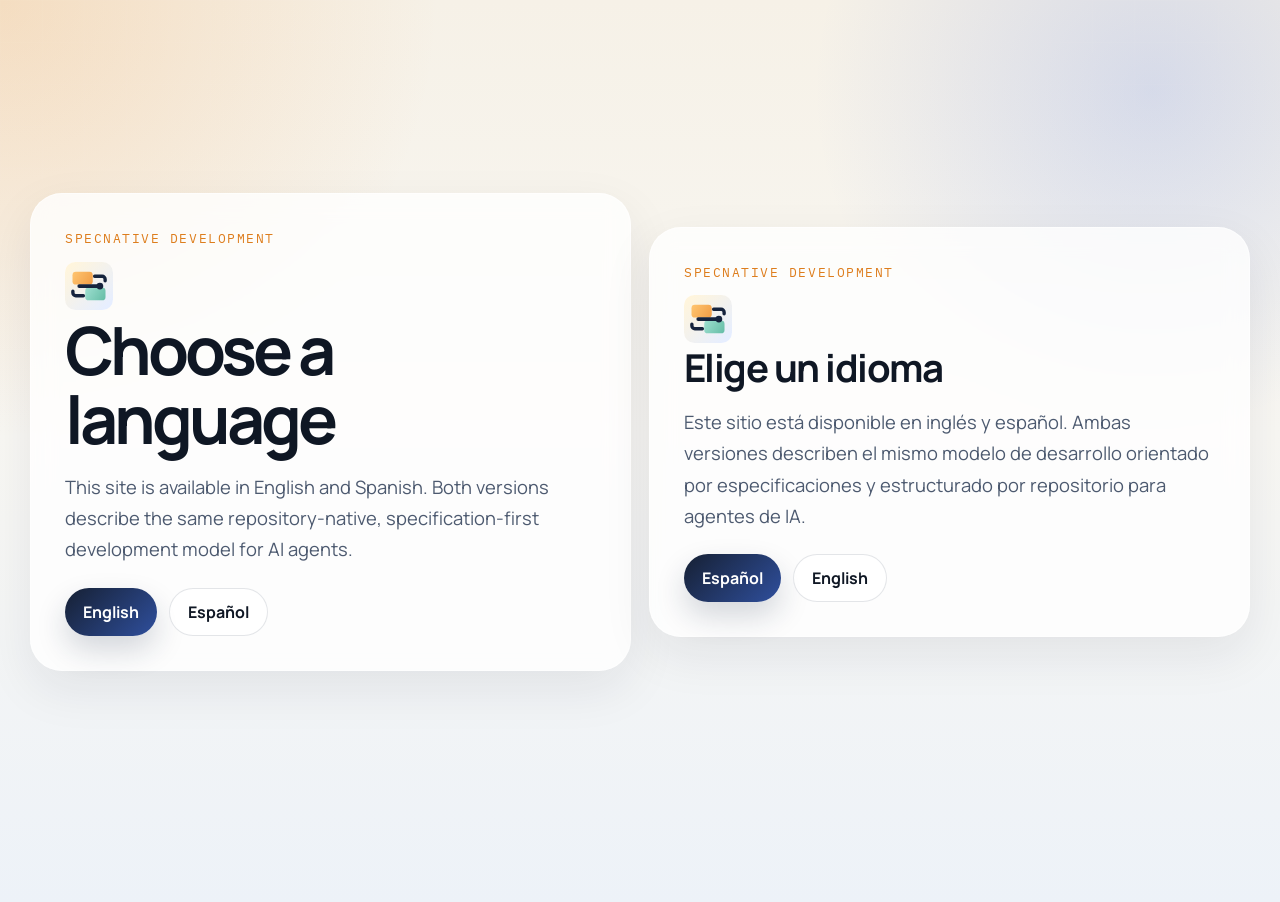
==== commit 9403e767: "logo" ====
--- a/docs/index.html
+++ b/docs/index.html
@@ -21,6 +21,11 @@
       <main class="language-home">
         <section class="language-card reveal in-view">
           <p class="eyebrow">SpecNative Development</p>
+          <img
+            class="brand-logo"
+            src="./assets/specnative-mark.svg"
+            alt="SpecNative logo"
+          />
           <h1>Choose a language</h1>
           <p class="lead">
             This site is available in English and Spanish. Both versions describe the same
@@ -34,6 +39,11 @@
 
         <section class="language-card reveal in-view">
           <p class="eyebrow">SpecNative Development</p>
+          <img
+            class="brand-logo"
+            src="./assets/specnative-mark.svg"
+            alt="Logotipo de SpecNative"
+          />
           <h2>Elige un idioma</h2>
           <p class="lead">
             Este sitio está disponible en inglés y español. Ambas versiones describen el
--- a/docs/styles.css
+++ b/docs/styles.css
@@ -23,6 +23,11 @@
   box-sizing: border-box;
 }
 
+*::before,
+*::after {
+  box-sizing: border-box;
+}
+
 html {
   scroll-behavior: smooth;
 }
@@ -30,6 +35,7 @@
 body {
   margin: 0;
   font-family: var(--sans);
+  overflow-x: hidden;
   background:
     radial-gradient(circle at top left, rgba(239, 157, 71, 0.24), transparent 28%),
     radial-gradient(circle at 90% 10%, rgba(67, 111, 232, 0.18), transparent 24%),
@@ -93,31 +99,34 @@
   border-radius: 22px;
   backdrop-filter: blur(18px);
   box-shadow: var(--shadow);
+  overflow: hidden;
 }
 
 .brand {
   display: inline-flex;
   align-items: center;
   gap: 14px;
+  min-width: 0;
   color: inherit;
   text-decoration: none;
 }
 
-.brand-mark {
-  display: grid;
-  place-items: center;
-  width: 46px;
-  height: 46px;
-  border-radius: 14px;
-  background: linear-gradient(135deg, var(--amber), #ffcc84);
-  color: #2d1f08;
-  font-weight: 800;
+.brand-logo {
+  width: 48px;
+  height: 48px;
+  flex: 0 0 auto;
 }
 
 .brand-copy {
   display: flex;
   flex-direction: column;
   gap: 2px;
+  min-width: 0;
+}
+
+.brand-copy strong,
+.brand-copy span {
+  overflow-wrap: anywhere;
 }
 
 .brand-copy span {
@@ -129,12 +138,16 @@
   display: flex;
   flex-wrap: wrap;
   gap: 16px;
+  justify-content: flex-end;
+  min-width: 0;
 }
 
 .topnav a {
   color: var(--ink-soft);
   text-decoration: none;
   font-weight: 600;
+  font-size: 0.96rem;
+  white-space: nowrap;
 }
 
 .topnav a:hover,
@@ -154,6 +167,19 @@
   gap: 26px;
   align-items: stretch;
   padding: 26px 0 12px;
+}
+
+.hero-copy,
+.hero-panel,
+.section-heading,
+.runtime-card,
+.card,
+.mini-card,
+.stack-item,
+.resource-link,
+.language-card,
+.panel-card {
+  min-width: 0;
 }
 
 .eyebrow {
@@ -174,19 +200,27 @@
 }
 
 h1 {
-  font-size: clamp(2.8rem, 6vw, 5.6rem);
-  max-width: 11ch;
+  font-size: clamp(2.45rem, 5.2vw, 5rem);
+  max-width: 12ch;
   letter-spacing: -0.06em;
+  line-height: 1.04;
+  text-wrap: balance;
+  overflow-wrap: anywhere;
 }
 
 h2 {
-  font-size: clamp(2rem, 3vw, 3.2rem);
+  font-size: clamp(1.85rem, 3vw, 3rem);
   letter-spacing: -0.04em;
+  line-height: 1.06;
+  text-wrap: balance;
+  overflow-wrap: anywhere;
 }
 
 h3 {
-  font-size: 1.3rem;
+  font-size: clamp(1.12rem, 1.7vw, 1.3rem);
   margin-bottom: 12px;
+  line-height: 1.16;
+  overflow-wrap: anywhere;
 }
 
 h4 {
@@ -198,6 +232,7 @@
 li {
   line-height: 1.7;
   color: var(--ink-soft);
+  overflow-wrap: anywhere;
 }
 
 .lead {
@@ -293,6 +328,12 @@
   justify-content: space-between;
 }
 
+.panel-logo {
+  width: min(100%, 320px);
+  height: auto;
+  margin-bottom: 16px;
+}
+
 .panel-header {
   display: flex;
   gap: 8px;
@@ -320,6 +361,8 @@
   flex-direction: column;
   justify-content: space-between;
   color: #112031;
+  gap: 8px;
+  overflow: hidden;
 }
 
 .label {
@@ -330,6 +373,14 @@
   opacity: 0.8;
 }
 
+.panel-block strong {
+  display: block;
+  font-size: clamp(1rem, 1.3vw, 1.12rem);
+  line-height: 1.2;
+  text-wrap: balance;
+  overflow-wrap: anywhere;
+}
+
 .accent-a {
   background: linear-gradient(135deg, #ffe7bb, #ffc988);
 }
@@ -354,6 +405,13 @@
   color: #f4f7ff;
 }
 
+.panel-footer code {
+  display: block;
+  white-space: normal;
+  line-height: 1.6;
+  overflow-wrap: anywhere;
+}
+
 code,
 pre {
   font-family: var(--mono);
@@ -420,13 +478,13 @@
 
 svg text {
   font-family: var(--sans);
-  font-size: 18px;
+  font-size: 16px;
   fill: #102039;
   font-weight: 700;
 }
 
 .svg-small {
-  font-size: 13px;
+  font-size: 12px;
   font-weight: 600;
   fill: #4d5a70;
 }
@@ -489,15 +547,17 @@
 
 .runtime-head {
   display: flex;
-  align-items: baseline;
+  align-items: flex-start;
   justify-content: space-between;
   gap: 14px;
   margin-bottom: 12px;
+  flex-wrap: wrap;
 }
 
 .runtime-head span {
   color: var(--ink-soft);
   font-size: 0.92rem;
+  line-height: 1.4;
 }
 
 ul,
@@ -515,6 +575,7 @@
 .source {
   margin-top: 12px;
   font-size: 0.94rem;
+  overflow-wrap: anywhere;
 }
 
 .source a,
@@ -599,6 +660,12 @@
   max-width: 36ch;
 }
 
+.footer code,
+.resource-link strong,
+.resource-link span {
+  overflow-wrap: anywhere;
+}
+
 .reveal {
   opacity: 0;
   transform: translateY(18px);
@@ -630,6 +697,10 @@
   .footer {
     display: grid;
   }
+
+  .topbar {
+    align-items: flex-start;
+  }
 }
 
 @media (max-width: 760px) {
@@ -646,10 +717,48 @@
 
   .topnav {
     gap: 12px;
+    width: 100%;
   }
 
   h1 {
     max-width: none;
+    font-size: clamp(2rem, 11vw, 3.3rem);
+  }
+
+  h2 {
+    font-size: clamp(1.7rem, 8vw, 2.4rem);
+  }
+
+  .lead {
+    font-size: 1.02rem;
+  }
+
+  .brand {
+    width: 100%;
+  }
+
+  .brand-copy strong {
+    font-size: 1rem;
+  }
+
+  .brand-copy span {
+    font-size: 0.8rem;
+  }
+
+  .panel-logo {
+    width: min(100%, 250px);
+  }
+
+  .panel-footer {
+    padding: 12px 14px;
+  }
+
+  svg text {
+    font-size: 13px;
+  }
+
+  .svg-small {
+    font-size: 10px;
   }
 
   .comparison-grid,
@@ -676,7 +785,8 @@
   .diagram-card,
   .runtime-card,
   .stack-item,
-  .resource-link {
+  .resource-link,
+  .language-card {
     border-radius: 22px;
   }
 }
